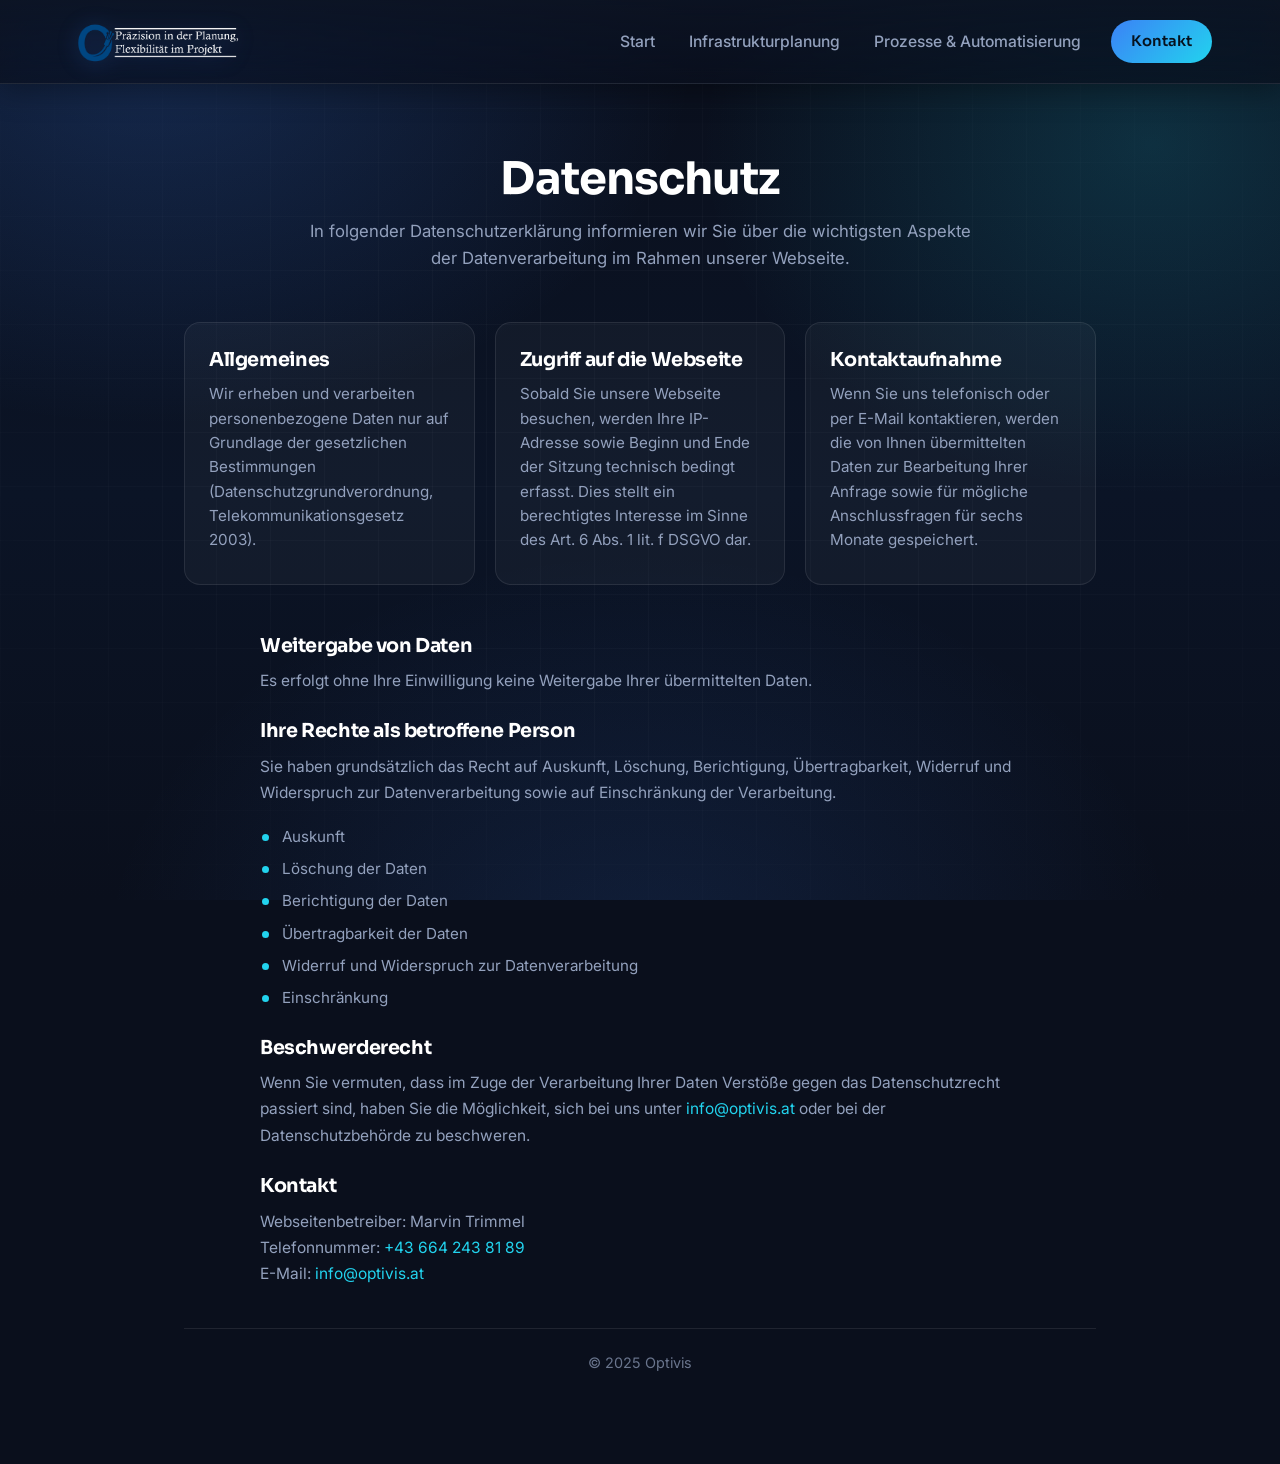
==== datenschutz/index.html @ 352b3b78 "a" ====
<!DOCTYPE html>
<html lang="de">
<head>
  <meta charset="UTF-8">
  <meta name="viewport" content="width=device-width, initial-scale=1.0">
  <title>Datenschutz | Optivis</title>
  <link rel="stylesheet" href="/style.css">
  <link rel="icon" href="/favicon.ico">
  <link rel="preconnect" href="https://fonts.googleapis.com">
  <link rel="preconnect" href="https://fonts.gstatic.com" crossorigin>
  <link href="https://fonts.googleapis.com/css2?family=Inter:wght@400;500;600;700&family=Sora:wght@600;700;800&display=swap" rel="stylesheet">
</head>
<body>

  <header>
    <nav class="nav-container">
      <a href="/" class="logo">
        <img src="/images/HeaderImg.png" alt="Optivis Logo">
      </a>

      <ul class="nav-links" id="primary-nav">
        <li><a href="/">Start</a></li>
        <li><a href="/infrastruktur/">Infrastrukturplanung</a></li>
        <li><a href="/it/">Prozesse &amp; Automatisierung</a></li>
      </ul>

      <a href="mailto:info@optivis.at" class="nav-cta">Kontakt</a>
      <button class="nav-toggle" type="button" aria-label="Menü öffnen" aria-expanded="false" aria-controls="primary-nav">
        <span></span><span></span><span></span>
      </button>
    </nav>
  </header>

<section id="datenschutz" class="section section-2 datenschutz-section">
  <div class="datenschutz-container">

    <h2>Datenschutz</h2>

    <p class="datenschutz-intro">
      In folgender Datenschutzerklärung informieren wir Sie über die wichtigsten Aspekte
      der Datenverarbeitung im Rahmen unserer Webseite.
    </p>

    <div class="datenschutz-grid">

      <div>
        <h3>Allgemeines</h3>
        <p>
          Wir erheben und verarbeiten personenbezogene Daten nur auf Grundlage der
          gesetzlichen Bestimmungen (Datenschutzgrundverordnung, Telekommunikationsgesetz 2003).
        </p>
      </div>

      <div>
        <h3>Zugriff auf die Webseite</h3>
        <p>
          Sobald Sie unsere Webseite besuchen, werden Ihre IP-Adresse sowie Beginn und Ende
          der Sitzung technisch bedingt erfasst. Dies stellt ein berechtigtes Interesse
          im Sinne des Art. 6 Abs. 1 lit. f DSGVO dar.
        </p>
      </div>

      <div>
        <h3>Kontaktaufnahme</h3>
        <p>
          Wenn Sie uns telefonisch oder per E-Mail kontaktieren, werden die
          von Ihnen übermittelten Daten zur Bearbeitung Ihrer Anfrage sowie für mögliche
          Anschlussfragen für sechs Monate gespeichert.
        </p>
      </div>

    </div>

    <div class="datenschutz-text">
      <h3>Weitergabe von Daten</h3>
      <p>
        Es erfolgt ohne Ihre Einwilligung keine Weitergabe Ihrer übermittelten Daten.
      </p>

      <h3>Ihre Rechte als betroffene Person</h3>
      <p>
        Sie haben grundsätzlich das Recht auf Auskunft, Löschung, Berichtigung,
        Übertragbarkeit, Widerruf und Widerspruch zur Datenverarbeitung sowie auf Einschränkung
        der Verarbeitung.
      </p>

      <ul class="datenschutz-list">
        <li>Auskunft</li>
        <li>Löschung der Daten</li>
        <li>Berichtigung der Daten</li>
        <li>Übertragbarkeit der Daten</li>
        <li>Widerruf und Widerspruch zur Datenverarbeitung</li>
        <li>Einschränkung</li>
      </ul>

      <h3>Beschwerderecht</h3>
      <p>
        Wenn Sie vermuten, dass im Zuge der Verarbeitung Ihrer Daten Verstöße gegen das
        Datenschutzrecht passiert sind, haben Sie die Möglichkeit, sich bei uns unter
        <a href="mailto:info@optivis.at">info@optivis.at</a>
        oder bei der Datenschutzbehörde zu beschweren.
      </p>

      <h3>Kontakt</h3>
      <p>
        Webseitenbetreiber: Marvin Trimmel<br>
        Telefonnummer: <a href="tel:+43 664 243 81 89">+43 664 243 81 89</a><br>
        E-Mail: <a href="mailto:info@optivis.at">info@optivis.at</a>
      </p>
    </div>

    <div class="footer-bottom">
      <p>© 2025 Optivis</p>
    </div>

  </div>
</section>
  <script src="/nav.js"></script>
</body>
</html>
---- style.css ----
/* =========================================================
   OPTIVIS – Design System
   ========================================================= */

:root {
  /* Farben */
  --bg:            #0a0f1c;
  --bg-2:          #0c1322;
  --surface:       rgba(255, 255, 255, 0.035);
  --surface-2:     rgba(255, 255, 255, 0.06);
  --border:        rgba(255, 255, 255, 0.09);
  --border-strong: rgba(255, 255, 255, 0.16);

  --text:   #e9eefb;
  --muted:  #93a1bd;
  --heading:#ffffff;

  --brand:   #3b82f6;
  --brand-2: #22d3ee;
  --brand-deep: #1e40af;
  --grad: linear-gradient(135deg, #3b82f6 0%, #22d3ee 100%);

  /* Maße */
  --radius:   16px;
  --radius-sm:12px;
  --radius-lg:24px;
  --maxw:     1200px;
  --header-h: 84px;

  /* Schrift */
  --font-body: "Inter", -apple-system, BlinkMacSystemFont, "Segoe UI", Roboto, Arial, sans-serif;
  --font-head: "Sora", "Inter", -apple-system, "Segoe UI", sans-serif;

  /* Schatten */
  --shadow:    0 18px 50px rgba(0, 0, 0, 0.45);
  --shadow-sm: 0 8px 24px rgba(0, 0, 0, 0.35);
}

* {
  margin: 0;
  padding: 0;
  box-sizing: border-box;
}

html {
  scroll-behavior: smooth;
  scroll-padding-top: var(--header-h);
}

html { background: var(--bg); }

body {
  font-family: var(--font-body);
  color: var(--text);
  background: transparent;
  line-height: 1.6;
  -webkit-font-smoothing: antialiased;
  overflow-x: hidden;
}

/* Globaler Hintergrund: farbige Glows (am Viewport fixiert) */
body::before {
  content: "";
  position: fixed;
  inset: 0;
  z-index: -2;
  pointer-events: none;
  background:
    radial-gradient(900px 620px at 12% 6%,  rgba(59, 130, 246, 0.22), transparent 60%),
    radial-gradient(820px 640px at 90% 16%, rgba(34, 211, 238, 0.16), transparent 55%),
    radial-gradient(900px 700px at 50% 108%, rgba(59, 130, 246, 0.14), transparent 60%),
    linear-gradient(180deg, #0a0f1c 0%, #0b1426 55%, #0a0f1c 100%);
}

/* Globaler Hintergrund: feines Tech-Raster mit weichem Vignette-Rand */
body::after {
  content: "";
  position: fixed;
  inset: 0;
  z-index: -1;
  pointer-events: none;
  background-image:
    linear-gradient(rgba(255, 255, 255, 0.025) 1px, transparent 1px),
    linear-gradient(90deg, rgba(255, 255, 255, 0.025) 1px, transparent 1px);
  background-size: 54px 54px;
  -webkit-mask-image: radial-gradient(ellipse 90% 80% at center, #000 35%, transparent 85%);
          mask-image: radial-gradient(ellipse 90% 80% at center, #000 35%, transparent 85%);
}

img { max-width: 100%; display: block; }

h1, h2, h3 {
  font-family: var(--font-head);
  color: var(--heading);
  line-height: 1.12;
  letter-spacing: -0.02em;
}

a { color: inherit; }

::selection { background: rgba(59, 130, 246, 0.35); }

/* Hilfs-Wrapper */
.container {
  width: 100%;
  max-width: var(--maxw);
  margin: 0 auto;
  padding: 0 24px;
}

.eyebrow {
  display: inline-flex;
  align-items: center;
  gap: 8px;
  font-family: var(--font-head);
  font-size: 0.8rem;
  font-weight: 600;
  letter-spacing: 0.14em;
  text-transform: uppercase;
  color: var(--brand-2);
  padding: 7px 14px;
  border: 1px solid var(--border-strong);
  border-radius: 999px;
  background: var(--surface);
}
.eyebrow::before {
  content: "";
  width: 7px; height: 7px;
  border-radius: 50%;
  background: var(--brand-2);
  box-shadow: 0 0 10px var(--brand-2);
}

/* Buttons */
.btn {
  display: inline-flex;
  align-items: center;
  gap: 10px;
  font-family: var(--font-head);
  font-weight: 600;
  font-size: 1rem;
  text-decoration: none;
  padding: 14px 26px;
  border-radius: 999px;
  border: 1px solid transparent;
  cursor: pointer;
  transition: transform 0.2s ease, box-shadow 0.2s ease, background 0.2s ease, border-color 0.2s ease;
}
.btn--primary {
  color: #06121f;
  background: var(--grad);
  box-shadow: 0 10px 30px rgba(34, 211, 238, 0.25);
}
.btn--primary:hover {
  transform: translateY(-2px);
  box-shadow: 0 16px 40px rgba(34, 211, 238, 0.38);
}
.btn--ghost {
  color: var(--text);
  background: var(--surface);
  border-color: var(--border-strong);
}
.btn--ghost:hover {
  transform: translateY(-2px);
  border-color: var(--brand);
  color: #fff;
}
.btn svg { width: 18px; height: 18px; }

/* =========================================================
   HEADER / NAV
   ========================================================= */
header {
  position: fixed;
  top: 0;
  left: 0;
  width: 100%;
  height: var(--header-h);
  background: linear-gradient(180deg, rgba(12, 19, 34, 0.9) 0%, rgba(10, 15, 28, 0.72) 100%);
  backdrop-filter: blur(16px) saturate(140%);
  -webkit-backdrop-filter: blur(16px) saturate(140%);
  border-bottom: 1px solid var(--border);
  box-shadow: 0 6px 30px rgba(0, 0, 0, 0.35);
  z-index: 1000;
}

.nav-container {
  height: 100%;
  max-width: var(--maxw);
  margin: 0 auto;
  display: flex;
  align-items: center;
  justify-content: space-between;
  gap: 28px;
  padding: 0 28px;
}

.logo {
  display: flex;
  align-items: center;
  transition: transform 0.25s ease, filter 0.25s ease;
}
.logo img {
  height: 50px;
  width: auto;
  filter: drop-shadow(0 2px 10px rgba(59, 130, 246, 0.25));
}
.logo:hover { transform: translateY(-1px); }

.nav-links {
  list-style: none;
  display: flex;
  align-items: center;
  gap: 30px;
  margin-left: auto;   /* schiebt die Links nach rechts */
}
.nav-links a {
  position: relative;
  color: var(--muted);
  text-decoration: none;
  font-size: 0.98rem;
  font-weight: 500;
  padding: 6px 2px;
  transition: color 0.2s ease;
}
.nav-links a::after {
  content: "";
  position: absolute;
  left: 0;
  right: 0;
  bottom: -4px;
  height: 2px;
  border-radius: 2px;
  background: var(--grad);
  transform: scaleX(0);
  transform-origin: left;
  transition: transform 0.28s ease;
}
.nav-links a:hover { color: #fff; }
.nav-links a:hover::after { transform: scaleX(1); }

.nav-cta {
  display: inline-flex;
  align-items: center;
  gap: 8px;
  font-family: var(--font-head);
  font-weight: 600;
  font-size: 0.92rem;
  text-decoration: none;
  color: #06121f;
  background: var(--grad);
  padding: 10px 20px;
  border-radius: 999px;
  transition: transform 0.2s ease, box-shadow 0.2s ease;
}
.nav-cta:hover {
  transform: translateY(-2px);
  box-shadow: 0 10px 26px rgba(34, 211, 238, 0.35);
}

/* =========================================================
   HERO
   ========================================================= */
.hero {
  position: relative;
  min-height: 100vh;
  display: flex;
  align-items: center;
  padding: calc(var(--header-h) + 40px) 0 60px;
  overflow: hidden;
}

.hero-content {
  position: relative;
  z-index: 1;
  width: 100%;
  max-width: var(--maxw);
  margin: 0 auto;
  padding: 0 24px;
  display: grid;
  grid-template-columns: 1.05fr 0.95fr;
  align-items: center;
  gap: 48px;
}

.hero-text { text-align: left; }
.hero-text h1 {
  font-size: clamp(2.4rem, 5vw, 3.9rem);
  font-weight: 800;
  margin: 22px 0 18px;
}
.hero-text h1 .accent {
  background: var(--grad);
  -webkit-background-clip: text;
  background-clip: text;
  -webkit-text-fill-color: transparent;
}
.hero-text p {
  font-size: clamp(1.05rem, 1.8vw, 1.3rem);
  color: var(--muted);
  max-width: 520px;
  font-weight: 400;
}
.hero-actions {
  display: flex;
  flex-wrap: wrap;
  gap: 14px;
  margin-top: 32px;
}

.hero-image {
  position: relative;
}
.hero-image img {
  width: 100%;
  height: auto;
  border-radius: var(--radius-lg);
  border: 1px solid var(--border-strong);
  box-shadow: var(--shadow);
}

/* =========================================================
   ALLGEMEINE SECTIONS
   ========================================================= */
.section { padding: clamp(70px, 10vh, 130px) 0; }

.section-1 { background: transparent; }
.section-2 { background: transparent; }

.section-head {
  text-align: center;
  max-width: 720px;
  margin: 0 auto 56px;
}
.section-head h2 {
  font-size: clamp(2rem, 4vw, 3rem);
  font-weight: 800;
  margin-top: 16px;
}
.section-head p {
  color: var(--muted);
  margin-top: 14px;
  font-size: 1.05rem;
}

/* =========================================================
   SECTION 1 – Über mich / Infos
   ========================================================= */
.section-about { }
.section1-wrapper {
  max-width: var(--maxw);
  margin: 0 auto;
  padding: 0 24px;
  display: flex;
  flex-direction: column;
  gap: 64px;
}
.section1-top { text-align: center; }
.section1-top h2 {
  font-size: clamp(2rem, 4.2vw, 3rem);
  font-weight: 800;
}

.info-grid {
  display: grid;
  grid-template-columns: repeat(3, 1fr);
  gap: 22px;
}
.info-box {
  position: relative;
  background: var(--surface);
  border: 1px solid var(--border);
  border-radius: var(--radius);
  padding: 30px 26px;
  transition: transform 0.25s ease, border-color 0.25s ease, background 0.25s ease;
}
.info-box::before {
  content: "";
  position: absolute;
  left: 26px; top: 0;
  width: 44px; height: 3px;
  border-radius: 0 0 4px 4px;
  background: var(--grad);
}
.info-box:hover {
  transform: translateY(-4px);
  border-color: var(--border-strong);
  background: var(--surface-2);
}
.info-box h3 {
  font-size: 1.25rem;
  font-weight: 700;
  margin-bottom: 12px;
}
.info-box p {
  font-size: 0.97rem;
  line-height: 1.7;
  color: var(--muted);
}

/* Unterer Bereich: Bild + CTA */
.section1-bottom {
  display: grid;
  grid-template-columns: 1.7fr 1fr;
  gap: 28px;
  align-items: stretch;
}
.image-window {
  min-height: 340px;
  border-radius: var(--radius-lg);
  overflow: hidden;
  background-image:
    linear-gradient(180deg, rgba(10,15,28,0.15), rgba(10,15,28,0.55)),
    url("images/Section1Img.jpg");
  background-size: cover;
  background-position: center;
  background-attachment: fixed;
  border: 1px solid var(--border-strong);
  box-shadow: var(--shadow);
}
.section1-cta {
  display: flex;
  flex-direction: column;
  justify-content: center;
  gap: 18px;
  background: var(--surface);
  border: 1px solid var(--border);
  border-radius: var(--radius-lg);
  padding: 40px 34px;
  text-align: left;
}
.section1-cta h3 {
  font-size: 1.6rem;
  font-weight: 700;
}
.section1-cta p {
  color: var(--muted);
  font-size: 1rem;
}
.section-btn {
  align-self: flex-start;
  display: inline-flex;
  align-items: center;
  gap: 10px;
  font-family: var(--font-head);
  font-weight: 600;
  font-size: 1rem;
  text-decoration: none;
  color: #06121f;
  background: var(--grad);
  padding: 14px 26px;
  border-radius: 999px;
  transition: transform 0.2s ease, box-shadow 0.2s ease;
}
.section-btn svg { width: 18px; height: 18px; transition: transform 0.2s ease; }
.section-btn:hover { transform: translateY(-2px); box-shadow: 0 14px 34px rgba(34, 211, 238, 0.32); }
.section-btn:hover svg { transform: translateX(4px); }

/* =========================================================
   SECTION 2 – Angebote
   ========================================================= */
.section-offers { }
.offers-center {
  max-width: var(--maxw);
  margin: 0 auto;
  padding: 0 24px;
}
.offers-center h2 {
  text-align: center;
  font-size: clamp(2rem, 4vw, 3rem);
  font-weight: 800;
  margin-bottom: 14px;
}
.offers-sub {
  text-align: center;
  color: var(--muted);
  max-width: 640px;
  margin: 0 auto 52px;
  font-size: 1.05rem;
}

.offers-grid {
  display: grid;
  grid-template-columns: repeat(4, 1fr);
  gap: 18px;
}
.offer-card {
  background: var(--surface);
  border: 1px solid var(--border);
  border-radius: var(--radius);
  padding: 30px 24px;
  display: flex;
  flex-direction: column;
  align-items: flex-start;
  text-align: left;
  transition: transform 0.25s ease, border-color 0.25s ease, background 0.25s ease, box-shadow 0.25s ease;
}
.offer-card:hover {
  transform: translateY(-5px);
  border-color: rgba(34, 211, 238, 0.45);
  background: var(--surface-2);
  box-shadow: 0 20px 44px rgba(0, 0, 0, 0.4);
}

.offer-icon {
  width: 52px; height: 52px;
  border-radius: 14px;
  display: flex;
  align-items: center;
  justify-content: center;
  margin-bottom: 18px;
  background: rgba(34, 211, 238, 0.12);
  border: 1px solid rgba(34, 211, 238, 0.3);
}
.offer-icon span {
  font-size: 1.5rem;
  font-weight: 800;
  line-height: 1;
  color: var(--brand-2);
}
.offer-card h3 {
  font-size: 1.12rem;
  font-weight: 700;
  margin-bottom: 10px;
}
.offer-card p {
  font-size: 0.92rem;
  line-height: 1.6;
  color: var(--muted);
}

/* Trennlinien (jetzt dezent) */
.section2-topline,
.section2-bottomline { display: none; }
.section2-divider {
  max-width: var(--maxw);
  margin: 80px auto 0;
  height: 1px;
  background: var(--border);
}

/* =========================================================
   REFERENZEN – swipebares Karussell
   ========================================================= */
.section-refs { }

.carousel {
  position: relative;
  max-width: var(--maxw);
  margin: 0 auto;
}
.carousel-track {
  display: flex;
  gap: 20px;
  overflow-x: auto;
  scroll-snap-type: x mandatory;
  scroll-behavior: smooth;
  padding: 6px 24px 18px;
  scrollbar-width: none;
  -ms-overflow-style: none;
  cursor: grab;
}
.carousel-track::-webkit-scrollbar { display: none; }

.ref-card {
  flex: 0 0 clamp(260px, 78vw, 350px);
  scroll-snap-align: start;
  background: var(--surface);
  border: 1px solid var(--border);
  border-radius: var(--radius);
  overflow: hidden;
  transition: transform 0.25s ease, border-color 0.25s ease, box-shadow 0.25s ease;
}
.ref-card:hover {
  transform: translateY(-5px);
  border-color: rgba(34, 211, 238, 0.45);
  box-shadow: 0 22px 48px rgba(0, 0, 0, 0.42);
}
.ref-card__img {
  position: relative;
  aspect-ratio: 16 / 10;
  background-size: cover;
  background-position: center;
  background-repeat: no-repeat;
}
.ref-card__img::after {
  /* dezenter Verlauf, damit ein evtl. Chip/Text lesbar bleibt */
  content: "";
  position: absolute;
  inset: 0;
  background: linear-gradient(180deg, transparent 55%, rgba(8, 12, 22, 0.55) 100%);
}
.ref-card__tag {
  position: absolute;
  left: 14px;
  top: 14px;
  z-index: 1;
  font-family: var(--font-head);
  font-size: 0.72rem;
  font-weight: 600;
  letter-spacing: 0.06em;
  text-transform: uppercase;
  color: #06121f;
  background: var(--grad);
  padding: 5px 12px;
  border-radius: 999px;
}
.ref-card__body { padding: 20px 22px 24px; }
.ref-card__body h3 { font-size: 1.18rem; font-weight: 700; }
.ref-card__body p { margin-top: 8px; font-size: 0.92rem; color: var(--muted); line-height: 1.55; }

.carousel-btn {
  position: absolute;
  top: 38%;
  transform: translateY(-50%);
  z-index: 3;
  width: 46px;
  height: 46px;
  display: flex;
  align-items: center;
  justify-content: center;
  border-radius: 50%;
  border: 1px solid var(--border-strong);
  background: rgba(12, 19, 34, 0.7);
  backdrop-filter: blur(10px);
  -webkit-backdrop-filter: blur(10px);
  color: #fff;
  cursor: pointer;
  transition: transform 0.2s ease, background 0.2s ease, border-color 0.2s ease;
}
.carousel-btn:hover {
  background: rgba(34, 211, 238, 0.18);
  border-color: var(--brand-2);
  transform: translateY(-50%) scale(1.06);
}
.carousel-btn svg { width: 22px; height: 22px; }
.carousel-btn--prev { left: 6px; }
.carousel-btn--next { right: 6px; }

.carousel-hint {
  text-align: center;
  margin-top: 14px;
  font-size: 0.85rem;
  color: rgba(147, 161, 189, 0.7);
}

@media (max-width: 640px) {
  .carousel-btn { display: none; }   /* am Handy per Wischen */
  .carousel-track { padding-left: 18px; padding-right: 18px; }
}

/* =========================================================
   FOOTER
   ========================================================= */
.section2-footer {
  max-width: var(--maxw);
  margin: 0 auto;
  padding: 56px 24px 20px;
  display: grid;
  grid-template-columns: 1fr 1.2fr 1fr;
  gap: 40px;
  align-items: center;
}
.footer-company h3 {
  font-size: 1.5rem;
  font-weight: 800;
  margin-bottom: 14px;
}
.footer-company p {
  font-size: 0.95rem;
  color: var(--muted);
  line-height: 1.7;
}
.footer-company a { color: var(--muted); text-decoration: none; transition: color 0.2s ease; }
.footer-company a:hover { color: var(--brand-2); }

.footer-cta {
  position: relative;
  text-align: center;
  padding: 34px 30px;
  border-radius: var(--radius-lg);
  border: 1px solid var(--border-strong);
  background:
    radial-gradient(120% 120% at 50% 0%, rgba(34, 211, 238, 0.14), transparent 60%),
    linear-gradient(160deg, rgba(59, 130, 246, 0.12), rgba(255, 255, 255, 0.02));
  box-shadow: 0 18px 50px rgba(0, 0, 0, 0.35);
  overflow: hidden;
}
.footer-cta::before {
  /* feiner Akzentstrich oben */
  content: "";
  position: absolute;
  top: 0;
  left: 50%;
  transform: translateX(-50%);
  width: 120px;
  height: 3px;
  border-radius: 0 0 4px 4px;
  background: var(--grad);
}
.footer-cta h3 {
  font-size: 1.55rem;
  font-weight: 700;
  line-height: 1.25;
  margin-bottom: 22px;
}

.footer-links {
  display: flex;
  flex-direction: column;
  align-items: flex-end;
  gap: 10px;
}
.footer-links a {
  color: var(--muted);
  text-decoration: none;
  font-size: 0.95rem;
  transition: color 0.2s ease;
}
.footer-links a:hover { color: #fff; }
.footer-links p {
  margin-top: 10px;
  font-size: 0.9rem;
  color: rgba(147, 161, 189, 0.7);
}

/* =========================================================
   SCROLL REVEAL
   ========================================================= */
.reveal {
  opacity: 0;
  transform: translateY(24px);
  transition: opacity 0.8s ease, transform 0.8s ease;
  will-change: opacity, transform;
}
.reveal.visible {
  opacity: 1;
  transform: translateY(0);
}
.reveal-delay-1 { transition-delay: 0.1s; }
.reveal-delay-2 { transition-delay: 0.2s; }
.reveal-delay-3 { transition-delay: 0.3s; }
.reveal-delay-4 { transition-delay: 0.4s; }

@media (prefers-reduced-motion: reduce) {
  html { scroll-behavior: auto; }
  .reveal { opacity: 1; transform: none; transition: none; }
}

/* =========================================================
   LEGAL PAGES (Impressum / Datenschutz)
   ========================================================= */
.impressum-section,
.datenschutz-section {
  padding: calc(var(--header-h) + 70px) 0 90px;
}
.impressum-container,
.datenschutz-container {
  max-width: 960px;
  margin: 0 auto;
  padding: 0 24px;
}
.impressum-container h2,
.datenschutz-container h2 {
  font-size: clamp(2rem, 4vw, 2.8rem);
  text-align: center;
  margin-bottom: 14px;
}
.impressum-intro,
.datenschutz-intro {
  font-size: 1.05rem;
  text-align: center;
  margin: 0 auto 50px;
  max-width: 680px;
  color: var(--muted);
}

.impressum-grid,
.datenschutz-grid {
  display: grid;
  grid-template-columns: repeat(3, 1fr);
  gap: 20px;
  margin-bottom: 50px;
}
.impressum-grid > div,
.datenschutz-grid > div {
  background: var(--surface);
  border: 1px solid var(--border);
  border-radius: var(--radius);
  padding: 26px 24px;
}
.impressum-grid h3,
.datenschutz-grid h3 {
  margin-bottom: 12px;
  font-size: 1.2rem;
}
.impressum-grid p,
.datenschutz-grid p {
  font-size: 0.95rem;
  margin-bottom: 5px;
  color: var(--muted);
  line-height: 1.6;
}

.impressum-container a,
.datenschutz-container a {
  color: var(--brand-2);
  text-decoration: none;
}
.impressum-container a:hover,
.datenschutz-container a:hover { text-decoration: underline; }

.impressum-text,
.datenschutz-text {
  max-width: 760px;
  margin: 0 auto 40px;
}
.impressum-text h3,
.datenschutz-text h3 {
  margin: 26px 0 12px;
  font-size: 1.2rem;
}
.impressum-text p,
.datenschutz-text p {
  font-size: 0.97rem;
  margin-bottom: 14px;
  line-height: 1.7;
  color: var(--muted);
}

.datenschutz-list {
  list-style: none;
  padding: 0;
  margin: 18px 0 24px;
  display: grid;
  gap: 8px;
}
.datenschutz-list li {
  font-size: 0.95rem;
  color: var(--muted);
  padding-left: 22px;
  position: relative;
}
.datenschutz-list li::before {
  content: "";
  position: absolute;
  left: 2px; top: 9px;
  width: 7px; height: 7px;
  border-radius: 50%;
  background: var(--brand-2);
}

.footer-bottom {
  max-width: 960px;
  margin: 40px auto 0;
  padding: 22px 24px 0;
  border-top: 1px solid var(--border);
  text-align: center;
  font-size: 0.9rem;
  color: rgba(147, 161, 189, 0.7);
}

/* Aktiver Nav-Punkt */
.nav-links a.active { color: #fff; }
.nav-links a.active::after { transform: scaleX(1); }

/* Hamburger-Button (nur mobil sichtbar) */
.nav-toggle {
  display: none;
  flex-direction: column;
  justify-content: center;
  gap: 5px;
  width: 44px;
  height: 44px;
  padding: 0;
  border: 1px solid var(--border-strong);
  border-radius: 12px;
  background: var(--surface);
  cursor: pointer;
}
.nav-toggle span {
  display: block;
  width: 20px;
  height: 2px;
  margin: 0 auto;
  background: #fff;
  border-radius: 2px;
  transition: transform 0.25s ease, opacity 0.2s ease;
}
header.nav-open .nav-toggle span:nth-child(1) { transform: translateY(7px) rotate(45deg); }
header.nav-open .nav-toggle span:nth-child(2) { opacity: 0; }
header.nav-open .nav-toggle span:nth-child(3) { transform: translateY(-7px) rotate(-45deg); }

/* Eigenständiger Footer (Landing & Subpages) */
.site-footer { padding-bottom: 24px; }

/* =========================================================
   LANDING PAGE – Bereichsauswahl
   ========================================================= */
.choice-section { padding: clamp(50px, 7vh, 90px) 0 clamp(70px, 10vh, 120px); }

.choice-grid {
  max-width: var(--maxw);
  margin: 0 auto;
  padding: 0 24px;
  display: grid;
  grid-template-columns: 1fr 1fr;
  gap: 26px;
}

.choice-card {
  position: relative;
  display: flex;
  flex-direction: column;
  padding: 46px 40px;
  border-radius: var(--radius-lg);
  border: 1px solid var(--border);
  background: var(--surface);
  text-decoration: none;
  color: inherit;
  overflow: hidden;
  transition: transform 0.3s ease, border-color 0.3s ease, box-shadow 0.3s ease, background 0.3s ease;
}
.choice-card::before {
  content: "";
  position: absolute;
  inset: 0;
  z-index: 0;
  opacity: 0.5;
  transition: opacity 0.3s ease;
  background: radial-gradient(120% 90% at 50% 0%, var(--c-glow, rgba(59,130,246,0.22)), transparent 65%);
}
.choice-card:hover {
  transform: translateY(-6px);
  border-color: var(--c-border, rgba(34, 211, 238, 0.5));
  background: var(--surface-2);
  box-shadow: 0 30px 64px rgba(0, 0, 0, 0.5);
}
.choice-card:hover::before { opacity: 1; }
.choice-card > * { position: relative; z-index: 1; }

.choice-card--infra { --c-glow: rgba(59, 130, 246, 0.28); --c-border: rgba(59,130,246,0.55); --c-accent: #3b82f6; }
.choice-card--it    { --c-glow: rgba(34, 211, 238, 0.26); --c-border: rgba(34,211,238,0.55); --c-accent: #22d3ee; }

.choice-icon {
  width: 64px;
  height: 64px;
  border-radius: 18px;
  display: flex;
  align-items: center;
  justify-content: center;
  margin-bottom: 24px;
  color: var(--c-accent, var(--brand-2));
  background: color-mix(in srgb, var(--c-accent, #22d3ee) 14%, transparent);
  border: 1px solid color-mix(in srgb, var(--c-accent, #22d3ee) 38%, transparent);
}
.choice-icon svg { width: 32px; height: 32px; }

.choice-card h2 {
  font-size: clamp(1.6rem, 3vw, 2.1rem);
  font-weight: 800;
  margin-bottom: 12px;
}
.choice-card > p {
  color: var(--muted);
  font-size: 1.02rem;
  line-height: 1.65;
  margin-bottom: 22px;
}

.choice-list {
  list-style: none;
  display: grid;
  gap: 11px;
  margin-bottom: 32px;
}
.choice-list li {
  position: relative;
  padding-left: 28px;
  color: var(--text);
  font-size: 0.97rem;
}
.choice-list li::before {
  content: "";
  position: absolute;
  left: 0;
  top: 7px;
  width: 9px;
  height: 9px;
  border-radius: 50%;
  background: var(--c-accent, var(--brand-2));
  box-shadow: 0 0 12px var(--c-accent, var(--brand-2));
}

.choice-cta {
  margin-top: auto;
  display: inline-flex;
  align-items: center;
  gap: 10px;
  font-family: var(--font-head);
  font-weight: 600;
  font-size: 1.02rem;
  color: var(--c-accent, var(--brand-2));
}
.choice-cta svg { width: 18px; height: 18px; transition: transform 0.2s ease; }
.choice-card:hover .choice-cta svg { transform: translateX(5px); }

@media (max-width: 860px) {
  .choice-grid { grid-template-columns: 1fr; }
}

/* =========================================================
   IT-SEITE – Cyan/Türkis-Akzent
   ========================================================= */
body.theme-it {
  --brand: #22d3ee;
  --brand-2: #2dd4bf;
  --grad: linear-gradient(135deg, #22d3ee 0%, #2dd4bf 100%);
}
body.theme-it::before {
  background:
    radial-gradient(900px 620px at 12% 6%,  rgba(34, 211, 238, 0.22), transparent 60%),
    radial-gradient(820px 640px at 90% 16%, rgba(45, 212, 191, 0.18), transparent 55%),
    radial-gradient(900px 700px at 50% 108%, rgba(34, 211, 238, 0.14), transparent 60%),
    linear-gradient(180deg, #0a0f1c 0%, #0b1426 55%, #0a0f1c 100%);
}
body.theme-it .image-window {
  background-image: url('/images/it-section.svg');
  background-attachment: scroll;
}
body.theme-infra .image-window {
  background-image: url('/images/infra-section.svg');
  background-attachment: scroll;
}

/* Nummerierte Prozess-Schritte */
.info-box--step::before { display: none; }
.info-box--step { padding-top: 26px; }
.step-num {
  display: block;
  font-family: var(--font-head);
  font-size: 2.6rem;
  font-weight: 800;
  line-height: 1;
  margin-bottom: 16px;
  background: var(--grad);
  -webkit-background-clip: text;
  background-clip: text;
  -webkit-text-fill-color: transparent;
}

/* =========================================================
   RESPONSIVE
   ========================================================= */
/* Navigation: längere Labels platzsparend halten */
@media (max-width: 1080px) {
  .nav-container { gap: 18px; }
  .nav-links { gap: 18px; }
  .nav-links a { font-size: 0.9rem; }
}
@media (max-width: 880px) {
  .nav-toggle { display: flex; }
  .nav-cta { margin-left: auto; }   /* Kontakt + Menü-Button nach rechts */

  .nav-links {
    display: flex;
    position: absolute;
    top: var(--header-h);
    left: 0;
    right: 0;
    margin: 0;
    flex-direction: column;
    align-items: stretch;
    gap: 0;
    padding: 8px 18px 16px;
    background: rgba(10, 15, 28, 0.97);
    backdrop-filter: blur(16px);
    -webkit-backdrop-filter: blur(16px);
    border-bottom: 1px solid var(--border);
    box-shadow: 0 24px 44px rgba(0, 0, 0, 0.45);
    opacity: 0;
    visibility: hidden;
    transform: translateY(-12px);
    transition: opacity 0.25s ease, transform 0.25s ease, visibility 0.25s;
  }
  header.nav-open .nav-links {
    opacity: 1;
    visibility: visible;
    transform: none;
  }
  .nav-links li { width: 100%; }
  .nav-links a {
    display: block;
    padding: 14px 6px;
    font-size: 1.05rem;
    border-bottom: 1px solid var(--border);
  }
  .nav-links li:last-child a { border-bottom: none; }
  .nav-links a::after { display: none; }
}

@media (max-width: 980px) {
  .hero-content {
    grid-template-columns: 1fr;
    gap: 36px;
    text-align: center;
  }
  .hero-text { text-align: center; }
  .hero-text p { margin-left: auto; margin-right: auto; }
  .hero-actions { justify-content: center; }
  .hero-image { order: -1; max-width: 520px; margin: 0 auto; }

  .info-grid { grid-template-columns: 1fr; }
  .section1-bottom { grid-template-columns: 1fr; }
  .image-window { min-height: 260px; background-attachment: scroll; }

  .offers-grid { grid-template-columns: repeat(2, 1fr); }

  .section2-footer {
    grid-template-columns: 1fr;
    text-align: center;
    gap: 28px;
    justify-items: center;
  }
  .footer-links { align-items: center; }

  .impressum-grid,
  .datenschutz-grid { grid-template-columns: 1fr; }
}

@media (max-width: 640px) {
  :root { --header-h: 64px; }

  .nav-container { padding: 0 16px; gap: 12px; }
  .logo img { height: 30px; }

  /* HERO */
  .hero { min-height: auto; padding-top: calc(var(--header-h) + 36px); padding-bottom: 48px; }
  .hero-text h1 { font-size: 2rem; }
  .hero-text p { font-size: 1rem; }
  .hero-actions { flex-direction: column; gap: 12px; }
  .hero-actions .btn { width: 100%; justify-content: center; }
  .hero-image { max-width: 100%; }

  /* SECTIONS */
  .section { padding: 60px 0; }
  .section-head { margin-bottom: 36px; }
  .container, .section1-wrapper, .offers-center,
  .impressum-container, .datenschutz-container { padding-left: 18px; padding-right: 18px; }
  .section1-wrapper { gap: 44px; }

  .info-box { padding: 24px 20px; }
  .step-num { font-size: 2.2rem; margin-bottom: 12px; }

  .offers-grid { grid-template-columns: 1fr; gap: 12px; }
  .offer-card { padding: 24px 20px; }

  .section1-cta { padding: 28px 22px; }
  .section1-cta h3 { font-size: 1.4rem; }
  .section-btn { width: 100%; justify-content: center; }

  /* LANDING – Auswahlkarten */
  .choice-card { padding: 32px 24px; }
  .choice-icon { width: 54px; height: 54px; margin-bottom: 18px; }
  .choice-icon svg { width: 28px; height: 28px; }

  /* FOOTER */
  .section2-footer { padding: 44px 18px 16px; gap: 26px; }
  .footer-cta { padding: 28px 22px; width: 100%; }
  .footer-cta .btn { width: 100%; justify-content: center; }
  .footer-cta h3 { font-size: 1.4rem; }
}
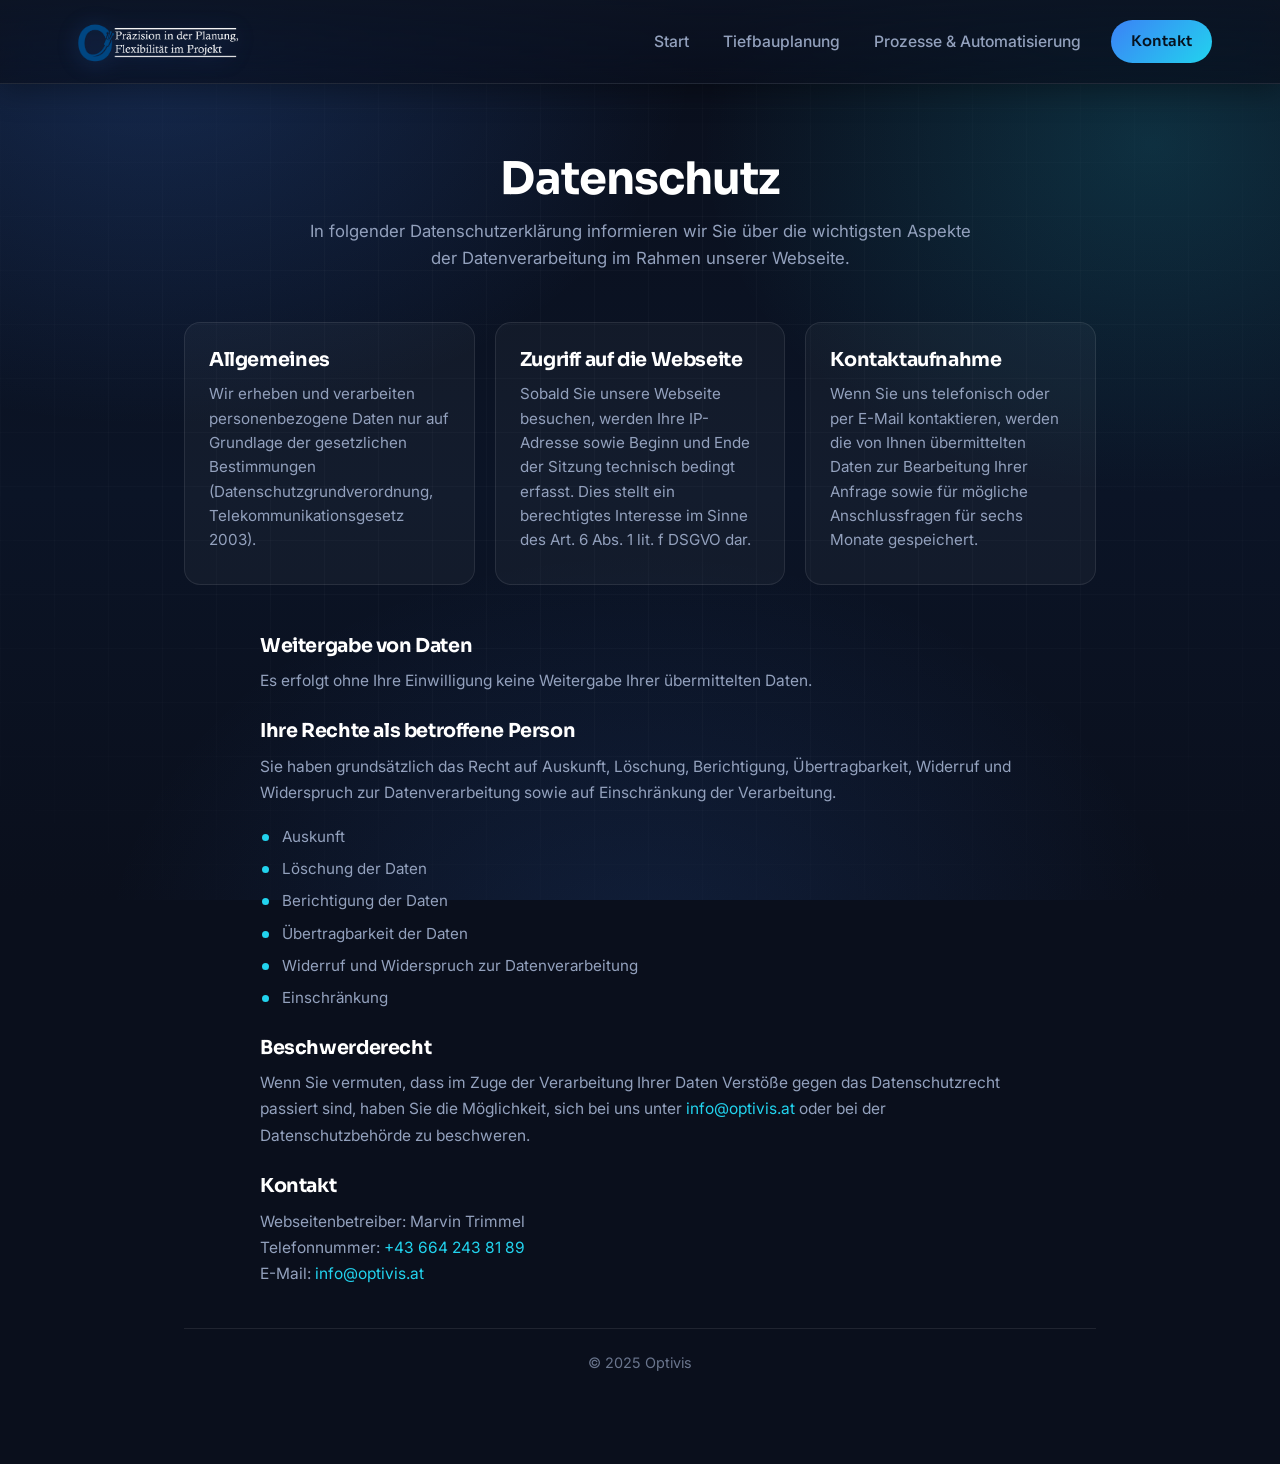
==== commit 8b6a74ab: "updated website" ====
--- a/datenschutz/index.html
+++ b/datenschutz/index.html
@@ -5,7 +5,7 @@
   <meta name="viewport" content="width=device-width, initial-scale=1.0">
   <title>Datenschutz | Optivis</title>
   <link rel="stylesheet" href="/style.css">
-  <link rel="icon" href="/favicon.ico">
+  <link rel="icon" href="/favicon.svg" type="image/svg+xml">
   <link rel="preconnect" href="https://fonts.googleapis.com">
   <link rel="preconnect" href="https://fonts.gstatic.com" crossorigin>
   <link href="https://fonts.googleapis.com/css2?family=Inter:wght@400;500;600;700&family=Sora:wght@600;700;800&display=swap" rel="stylesheet">
@@ -20,7 +20,7 @@
 
       <ul class="nav-links" id="primary-nav">
         <li><a href="/">Start</a></li>
-        <li><a href="/infrastruktur/">Infrastrukturplanung</a></li>
+        <li><a href="/infrastruktur/">Tiefbauplanung</a></li>
         <li><a href="/it/">Prozesse &amp; Automatisierung</a></li>
       </ul>
 
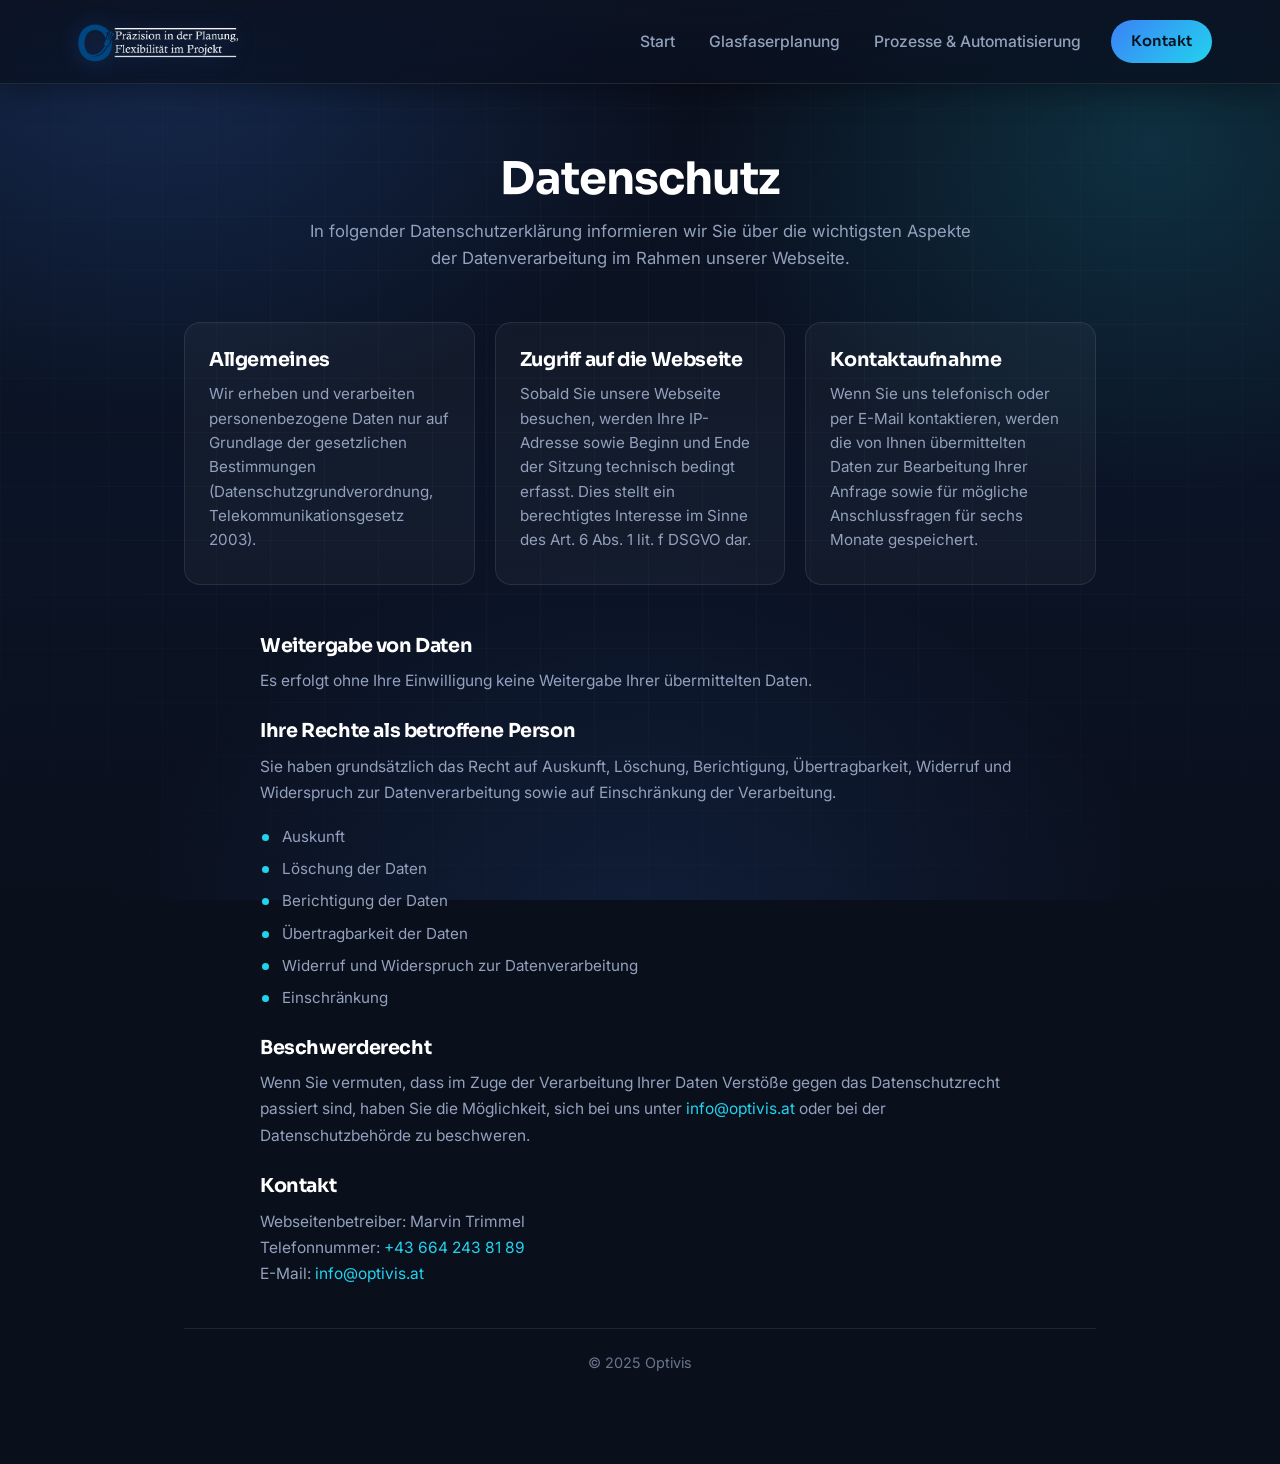
==== commit faad1f7d: "changed sites" ====
--- a/datenschutz/index.html
+++ b/datenschutz/index.html
@@ -20,7 +20,7 @@
 
       <ul class="nav-links" id="primary-nav">
         <li><a href="/">Start</a></li>
-        <li><a href="/infrastruktur/">Tiefbauplanung</a></li>
+        <li><a href="/telkom/">Glasfaserplanung</a></li>
         <li><a href="/it/">Prozesse &amp; Automatisierung</a></li>
       </ul>
 
